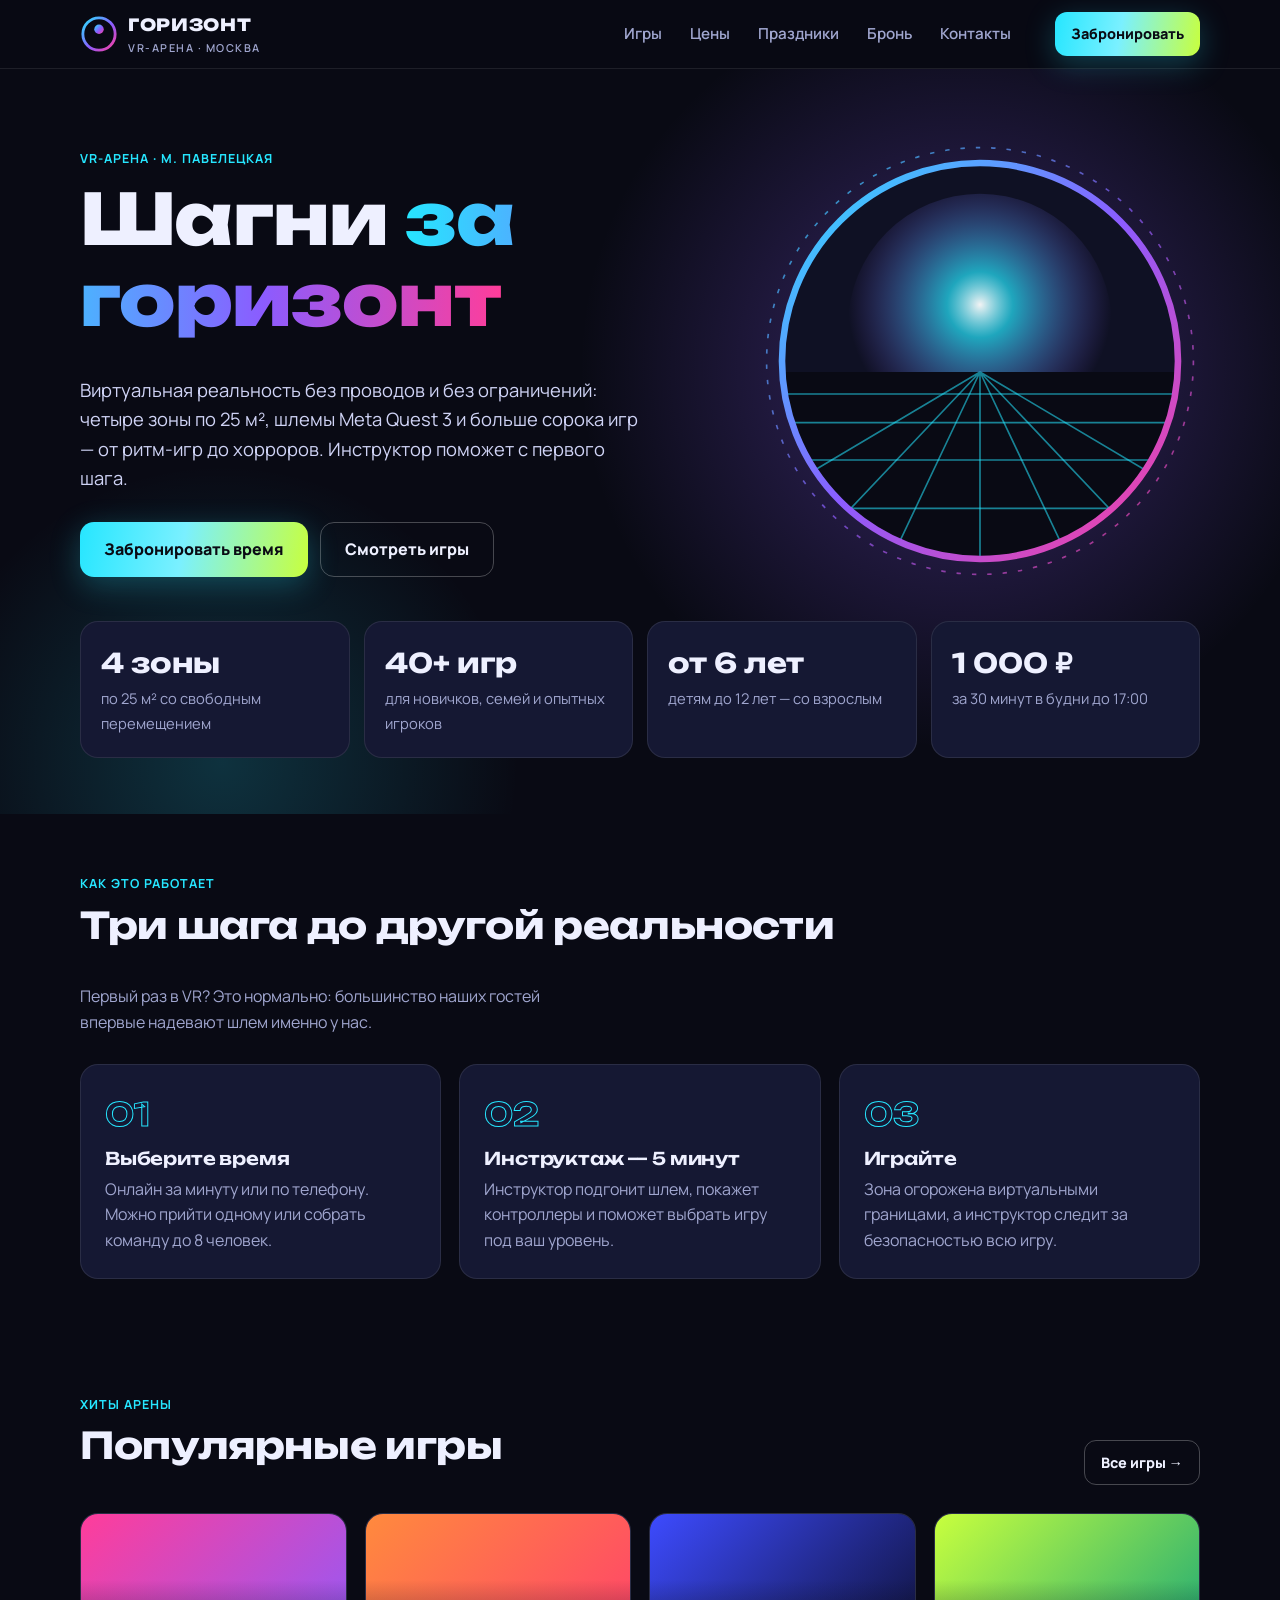
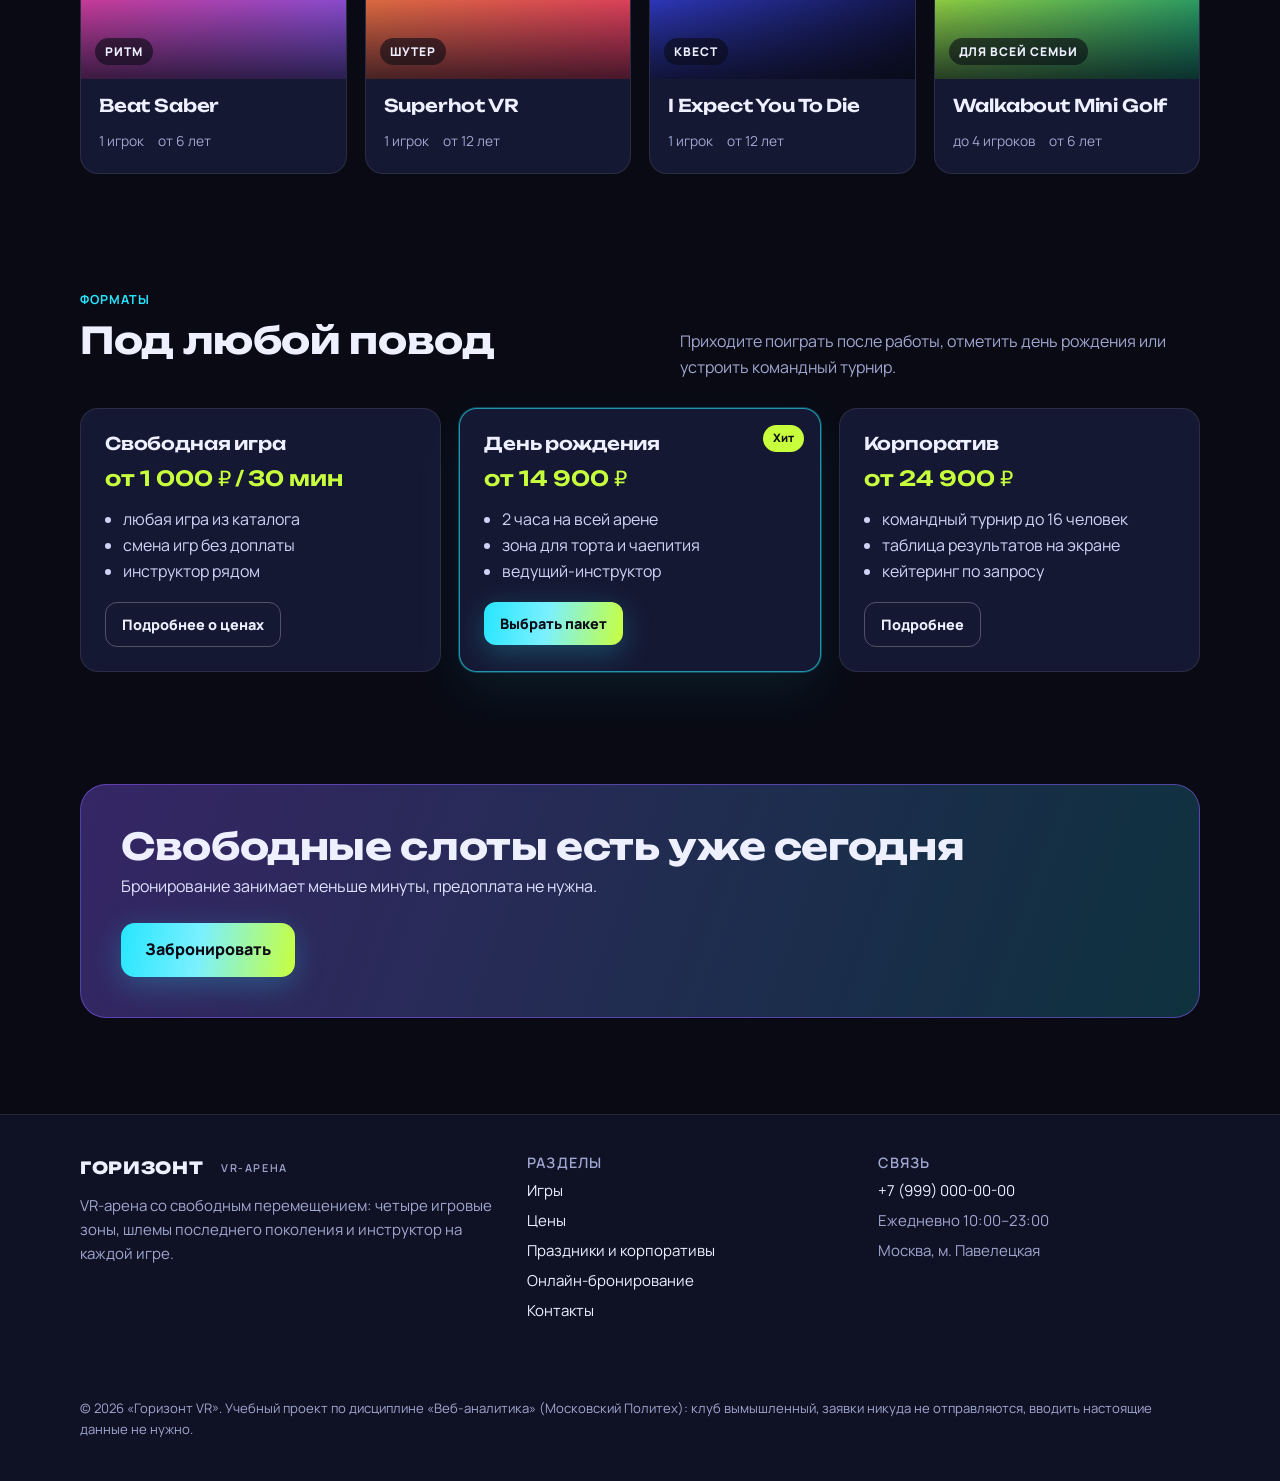
==== index.html @ 95dd2214 "Add files via upload" ====
<!doctype html>
<html lang="ru">
<head>
<meta charset="utf-8">
<!-- ===== СЧЁТЧИКИ (head) ===== -->
<!-- сюда вставится код Sber Ads (Топ-100) -->
<!-- сюда вставится код MyTracker (Top.Mail.Ru) -->
<!-- ===== /СЧЁТЧИКИ (head) ===== -->
<meta name="viewport" content="width=device-width, initial-scale=1">
<title>Горизонт VR — VR-арена в Москве со свободным перемещением</title>
<meta name="description" content="VR-арена «Горизонт» в Москве: 4 игровые зоны, более 40 игр, дни рождения и корпоративы. Онлайн-бронирование.">
<link rel="icon" href="assets/img/favicon.svg" type="image/svg+xml">
<link rel="stylesheet" href="assets/css/fonts.css">
<link rel="stylesheet" href="assets/css/style.css">
</head>
<body>
<header class="site-header" data-gorizont="шапка">
  <div class="wrap">
    <a class="logo" href="index.html" data-gorizont="логотип">
      <svg class="logo-mark" viewBox="0 0 40 40" aria-hidden="true"><defs><linearGradient id="lg" x1="0" y1="0" x2="1" y2="1"><stop offset="0" stop-color="#26e6ff"/><stop offset=".55" stop-color="#8b5cff"/><stop offset="1" stop-color="#ff3d9a"/></linearGradient></defs><circle cx="20" cy="20" r="17" fill="none" stroke="url(#lg)" stroke-width="3"/><path d="M3 22h34" stroke="url(#lg)" stroke-width="3" stroke-linecap="round"/><circle cx="20" cy="15" r="5" fill="url(#lg)"/></svg>
      <span>ГОРИЗОНТ<small>VR-АРЕНА · МОСКВА</small></span>
    </a>
    <button class="burger" aria-label="Меню" aria-expanded="false">☰</button>
    <nav class="nav" data-gorizont="меню">
      <a href="igry.html" data-gorizont="меню::игры">Игры</a>
      <a href="ceny.html" data-gorizont="меню::цены">Цены</a>
      <a href="prazdniki.html" data-gorizont="меню::праздники">Праздники</a>
      <a href="bron.html" data-gorizont="меню::бронь">Бронь</a>
      <a href="kontakty.html" data-gorizont="меню::контакты">Контакты</a>
    </nav>
    <a class="btn btn-sm header-cta" href="bron.html" data-goal="booking_click" data-goal-label="шапка" data-gorizont="меню::забронировать">Забронировать</a>
  </div>
</header>

<main>
<section class="hero" data-gorizont="главная::первый экран">
  <div class="wrap hero-grid">
    <div>
      <span class="tag">VR-арена · м. Павелецкая</span>
      <h1>Шагни <span>за горизонт</span></h1>
      <p class="lead">Виртуальная реальность без проводов и без ограничений: четыре зоны по 25 м², шлемы Meta Quest 3 и больше сорока игр — от ритм-игр до хорроров. Инструктор поможет с первого шага.</p>
      <div class="hero-actions">
        <a class="btn" href="bron.html" data-goal="booking_click" data-goal-label="главная, первый экран" data-gorizont="главная::первый экран::забронировать">Забронировать время</a>
        <a class="btn btn-ghost" href="igry.html" data-gorizont="главная::первый экран::игры">Смотреть игры</a>
      </div>
    </div>
    <svg class="hero-art" viewBox="0 0 400 400" aria-hidden="true">
      <defs>
        <linearGradient id="h1" x1="0" y1="0" x2="1" y2="1"><stop offset="0" stop-color="#26e6ff"/><stop offset=".5" stop-color="#8b5cff"/><stop offset="1" stop-color="#ff3d9a"/></linearGradient>
        <radialGradient id="h2" cx=".5" cy=".42" r=".5"><stop offset="0" stop-color="#ffffff" stop-opacity=".95"/><stop offset=".25" stop-color="#26e6ff" stop-opacity=".7"/><stop offset="1" stop-color="#8b5cff" stop-opacity="0"/></radialGradient>
        <clipPath id="hc"><circle cx="200" cy="200" r="180"/></clipPath>
      </defs>
      <circle cx="200" cy="200" r="180" fill="#0f1124"/>
      <g clip-path="url(#hc)">
        <circle cx="200" cy="168" r="120" fill="url(#h2)"/>
        <rect x="0" y="210" width="400" height="200" fill="#090a14"/>
        <g stroke="#26e6ff" stroke-opacity=".55" stroke-width="1.5">
          <path d="M0 230H400M0 256H400M0 290H400M0 334H400M0 392H400"/>
          <path d="M200 210L-120 400M200 210L20 400M200 210L110 400M200 210L200 400M200 210L290 400M200 210L380 400M200 210L520 400"/>
        </g>
      </g>
      <circle cx="200" cy="200" r="180" fill="none" stroke="url(#h1)" stroke-width="6"/>
      <circle cx="200" cy="200" r="194" fill="none" stroke="url(#h1)" stroke-width="1.5" stroke-dasharray="4 10" opacity=".7"/>
      <path d="M20 210H380" stroke="url(#h1)" stroke-width="4" stroke-linecap="round"/>
    </svg>
  </div>
  <div class="wrap">
    <div class="stats" data-gorizont="главная::факты">
      <div class="stat"><b>4 зоны</b><span>по 25 м² со свободным перемещением</span></div>
      <div class="stat"><b>40+ игр</b><span>для новичков, семей и опытных игроков</span></div>
      <div class="stat"><b>от 6 лет</b><span>детям до 12 лет — со взрослым</span></div>
      <div class="stat"><b>1 000 ₽</b><span>за 30 минут в будни до 17:00</span></div>
    </div>
  </div>
</section>

<section data-gorizont="главная::как это работает">
  <div class="wrap">
    <div class="section-head">
      <div><span class="tag">Как это работает</span><h2>Три шага до другой реальности</h2></div>
      <p>Первый раз в VR? Это нормально: большинство наших гостей впервые надевают шлем именно у нас.</p>
    </div>
    <div class="grid-3">
      <div class="card"><div class="step-num">01</div><h3>Выберите время</h3><p class="muted">Онлайн за минуту или по телефону. Можно прийти одному или собрать команду до 8 человек.</p></div>
      <div class="card"><div class="step-num">02</div><h3>Инструктаж — 5 минут</h3><p class="muted">Инструктор подгонит шлем, покажет контроллеры и поможет выбрать игру под ваш уровень.</p></div>
      <div class="card"><div class="step-num">03</div><h3>Играйте</h3><p class="muted">Зона огорожена виртуальными границами, а инструктор следит за безопасностью всю игру.</p></div>
    </div>
  </div>
</section>

<section data-gorizont="главная::популярные игры">
  <div class="wrap">
    <div class="section-head">
      <div><span class="tag">Хиты арены</span><h2>Популярные игры</h2></div>
      <a class="btn btn-ghost btn-sm" href="igry.html" data-gorizont="главная::популярные игры::все игры">Все игры →</a>
    </div>
    <div class="grid-4">
      <a class="card game" href="igry.html#ritm" data-gorizont="главная::популярные игры::Beat Saber">
        <div class="cover c1"><span class="genre">Ритм</span></div>
        <div class="body"><h3>Beat Saber</h3><div class="meta"><span>1 игрок</span><span>от 6 лет</span></div></div>
      </a>
      <a class="card game" href="igry.html#shutery" data-gorizont="главная::популярные игры::Superhot VR">
        <div class="cover c4"><span class="genre">Шутер</span></div>
        <div class="body"><h3>Superhot VR</h3><div class="meta"><span>1 игрок</span><span>от 12 лет</span></div></div>
      </a>
      <a class="card game" href="igry.html#kvesty" data-gorizont="главная::популярные игры::I Expect You To Die">
        <div class="cover c5"><span class="genre">Квест</span></div>
        <div class="body"><h3>I Expect You To Die</h3><div class="meta"><span>1 игрок</span><span>от 12 лет</span></div></div>
      </a>
      <a class="card game" href="igry.html#semya" data-gorizont="главная::популярные игры::Walkabout Mini Golf">
        <div class="cover c3"><span class="genre">Для всей семьи</span></div>
        <div class="body"><h3>Walkabout Mini Golf</h3><div class="meta"><span>до 4 игроков</span><span>от 6 лет</span></div></div>
      </a>
    </div>
  </div>
</section>

<section data-gorizont="главная::форматы">
  <div class="wrap">
    <div class="section-head">
      <div><span class="tag">Форматы</span><h2>Под любой повод</h2></div>
      <p>Приходите поиграть после работы, отметить день рождения или устроить командный турнир.</p>
    </div>
    <div class="grid-3">
      <div class="card format"><h3>Свободная игра</h3><div class="price">от 1 000 ₽ / 30 мин</div><ul><li>любая игра из каталога</li><li>смена игр без доплаты</li><li>инструктор рядом</li></ul><a class="btn btn-ghost btn-sm" href="ceny.html" data-gorizont="главная::форматы::свободная игра">Подробнее о ценах</a></div>
      <div class="card format featured"><span class="badge">Хит</span><h3>День рождения</h3><div class="price">от 14 900 ₽</div><ul><li>2 часа на всей арене</li><li>зона для торта и чаепития</li><li>ведущий-инструктор</li></ul><a class="btn btn-sm" href="prazdniki.html" data-gorizont="главная::форматы::день рождения">Выбрать пакет</a></div>
      <div class="card format"><h3>Корпоратив</h3><div class="price">от 24 900 ₽</div><ul><li>командный турнир до 16 человек</li><li>таблица результатов на экране</li><li>кейтеринг по запросу</li></ul><a class="btn btn-ghost btn-sm" href="prazdniki.html#korporativ" data-gorizont="главная::форматы::корпоратив">Подробнее</a></div>
    </div>
  </div>
</section>

<section>
  <div class="wrap">
    <div class="cta-band" data-gorizont="главная::баннер бронирования">
      <div><h2>Свободные слоты есть уже сегодня</h2><p>Бронирование занимает меньше минуты, предоплата не нужна.</p></div>
      <a class="btn" href="bron.html" data-goal="booking_click" data-goal-label="главная, баннер" data-gorizont="главная::баннер бронирования::забронировать">Забронировать</a>
    </div>
  </div>
</section>
</main>

<footer class="site-footer" data-gorizont="подвал">
  <div class="wrap">
    <div class="footer-grid">
      <div>
        <a class="logo" href="index.html">ГОРИЗОНТ<small style="margin-left:8px">VR-АРЕНА</small></a>
        <p class="muted" style="margin-top:12px">VR-арена со свободным перемещением: четыре игровые зоны, шлемы последнего поколения и инструктор на каждой игре.</p>
      </div>
      <div>
        <h3>Разделы</h3>
        <ul>
          <li><a href="igry.html">Игры</a></li>
          <li><a href="ceny.html">Цены</a></li>
          <li><a href="prazdniki.html">Праздники и корпоративы</a></li>
          <li><a href="bron.html">Онлайн-бронирование</a></li>
          <li><a href="kontakty.html">Контакты</a></li>
        </ul>
      </div>
      <div>
        <h3>Связь</h3>
        <ul>
          <li><a href="tel:+79990000000" data-goal="phone_click" data-goal-label="подвал" data-gorizont="подвал::телефон">+7 (999) 000-00-00</a></li>
          <li class="muted">Ежедневно 10:00–23:00</li>
          <li class="muted">Москва, м. Павелецкая</li>
        </ul>
      </div>
    </div>
    <!-- ===== СЧЁТЧИКИ (подвал) ===== -->
    <div class="counters" data-gorizont="подвал::счётчики">
<!-- сюда вставится кнопка LiveInternet 88x31 -->
<!-- сюда вставится виджет Топ-100 -->
<!-- сюда вставится логотип Top.Mail.Ru -->
    </div>
    <!-- ===== /СЧЁТЧИКИ (подвал) ===== -->
    <p class="disclaimer">© <span class="year">2026</span> «Горизонт VR». Учебный проект по дисциплине «Веб-аналитика» (Московский Политех): клуб вымышленный, заявки никуда не отправляются, вводить настоящие данные не нужно.</p>
  </div>
</footer>
<script></script>
<script src="assets/js/analytics.js"></script>
<script src="assets/js/main.js"></script>
</body>
</html>
---- assets/css/fonts.css ----
@font-face { font-family: "Manrope"; font-style: normal; font-weight: 400; font-display: swap; src: url(../fonts/manrope-cyrillic-400-normal.woff2) format("woff2"); unicode-range: U+0301, U+0400-045F, U+0490-0491, U+04B0-04B1, U+2116; }
@font-face { font-family: "Manrope"; font-style: normal; font-weight: 400; font-display: swap; src: url(../fonts/manrope-latin-400-normal.woff2) format("woff2"); unicode-range: U+0000-00FF, U+0131, U+0152-0153, U+02BB-02BC, U+02C6, U+02DA, U+02DC, U+0304, U+0308, U+0329, U+2000-206F, U+20AC, U+2122, U+2191, U+2193, U+2212, U+2215, U+FEFF, U+FFFD, U+20BD; }
@font-face { font-family: "Manrope"; font-style: normal; font-weight: 600; font-display: swap; src: url(../fonts/manrope-cyrillic-600-normal.woff2) format("woff2"); unicode-range: U+0301, U+0400-045F, U+0490-0491, U+04B0-04B1, U+2116; }
@font-face { font-family: "Manrope"; font-style: normal; font-weight: 600; font-display: swap; src: url(../fonts/manrope-latin-600-normal.woff2) format("woff2"); unicode-range: U+0000-00FF, U+0131, U+0152-0153, U+02BB-02BC, U+02C6, U+02DA, U+02DC, U+0304, U+0308, U+0329, U+2000-206F, U+20AC, U+2122, U+2191, U+2193, U+2212, U+2215, U+FEFF, U+FFFD, U+20BD; }
@font-face { font-family: "Manrope"; font-style: normal; font-weight: 700; font-display: swap; src: url(../fonts/manrope-cyrillic-700-normal.woff2) format("woff2"); unicode-range: U+0301, U+0400-045F, U+0490-0491, U+04B0-04B1, U+2116; }
@font-face { font-family: "Manrope"; font-style: normal; font-weight: 700; font-display: swap; src: url(../fonts/manrope-latin-700-normal.woff2) format("woff2"); unicode-range: U+0000-00FF, U+0131, U+0152-0153, U+02BB-02BC, U+02C6, U+02DA, U+02DC, U+0304, U+0308, U+0329, U+2000-206F, U+20AC, U+2122, U+2191, U+2193, U+2212, U+2215, U+FEFF, U+FFFD, U+20BD; }
@font-face { font-family: "Manrope"; font-style: normal; font-weight: 800; font-display: swap; src: url(../fonts/manrope-cyrillic-800-normal.woff2) format("woff2"); unicode-range: U+0301, U+0400-045F, U+0490-0491, U+04B0-04B1, U+2116; }
@font-face { font-family: "Manrope"; font-style: normal; font-weight: 800; font-display: swap; src: url(../fonts/manrope-latin-800-normal.woff2) format("woff2"); unicode-range: U+0000-00FF, U+0131, U+0152-0153, U+02BB-02BC, U+02C6, U+02DA, U+02DC, U+0304, U+0308, U+0329, U+2000-206F, U+20AC, U+2122, U+2191, U+2193, U+2212, U+2215, U+FEFF, U+FFFD, U+20BD; }
@font-face { font-family: "Unbounded"; font-style: normal; font-weight: 600; font-display: swap; src: url(../fonts/unbounded-cyrillic-600-normal.woff2) format("woff2"); unicode-range: U+0301, U+0400-045F, U+0490-0491, U+04B0-04B1, U+2116; }
@font-face { font-family: "Unbounded"; font-style: normal; font-weight: 600; font-display: swap; src: url(../fonts/unbounded-latin-600-normal.woff2) format("woff2"); unicode-range: U+0000-00FF, U+0131, U+0152-0153, U+02BB-02BC, U+02C6, U+02DA, U+02DC, U+0304, U+0308, U+0329, U+2000-206F, U+20AC, U+2122, U+2191, U+2193, U+2212, U+2215, U+FEFF, U+FFFD, U+20BD; }
@font-face { font-family: "Unbounded"; font-style: normal; font-weight: 700; font-display: swap; src: url(../fonts/unbounded-cyrillic-700-normal.woff2) format("woff2"); unicode-range: U+0301, U+0400-045F, U+0490-0491, U+04B0-04B1, U+2116; }
@font-face { font-family: "Unbounded"; font-style: normal; font-weight: 700; font-display: swap; src: url(../fonts/unbounded-latin-700-normal.woff2) format("woff2"); unicode-range: U+0000-00FF, U+0131, U+0152-0153, U+02BB-02BC, U+02C6, U+02DA, U+02DC, U+0304, U+0308, U+0329, U+2000-206F, U+20AC, U+2122, U+2191, U+2193, U+2212, U+2215, U+FEFF, U+FFFD, U+20BD; }
@font-face { font-family: "Unbounded"; font-style: normal; font-weight: 800; font-display: swap; src: url(../fonts/unbounded-cyrillic-800-normal.woff2) format("woff2"); unicode-range: U+0301, U+0400-045F, U+0490-0491, U+04B0-04B1, U+2116; }
@font-face { font-family: "Unbounded"; font-style: normal; font-weight: 800; font-display: swap; src: url(../fonts/unbounded-latin-800-normal.woff2) format("woff2"); unicode-range: U+0000-00FF, U+0131, U+0152-0153, U+02BB-02BC, U+02C6, U+02DA, U+02DC, U+0304, U+0308, U+0329, U+2000-206F, U+20AC, U+2122, U+2191, U+2193, U+2212, U+2215, U+FEFF, U+FFFD, U+20BD; }
---- assets/css/style.css ----
:root {
  --bg: #090a14;
  --bg-2: #0f1124;
  --surface: #151833;
  --surface-2: #1c2045;
  --line: rgba(255, 255, 255, 0.09);
  --text: #eef0ff;
  --muted: #a0a6cf;
  --cyan: #26e6ff;
  --pink: #ff3d9a;
  --violet: #8b5cff;
  --lime: #c8ff3d;
  --radius: 18px;
  --wrap: 1160px;
  --head: "Unbounded", "Arial Black", sans-serif;
  --body: "Manrope", "Segoe UI", Roboto, Arial, sans-serif;
}

* { box-sizing: border-box; }
html { scroll-behavior: smooth; }
body {
  margin: 0;
  background: var(--bg);
  color: var(--text);
  font-family: var(--body);
  font-size: 16px;
  line-height: 1.6;
  -webkit-font-smoothing: antialiased;
}
img, svg { max-width: 100%; display: block; }
a { color: var(--cyan); text-decoration: none; }
a:hover { text-decoration: underline; }
h1, h2, h3 { font-family: var(--head); line-height: 1.15; margin: 0 0 .5em; letter-spacing: -0.01em; }
h1 { font-size: clamp(2.2rem, 6vw, 4.4rem); font-weight: 800; }
h2 { font-size: clamp(1.5rem, 3.2vw, 2.3rem); font-weight: 700; }
h3 { font-size: 1.1rem; font-weight: 600; }
p { margin: 0 0 1em; }
.wrap { width: 100%; max-width: var(--wrap); margin: 0 auto; padding: 0 20px; }
.muted { color: var(--muted); }
.tag { display: inline-block; font-size: .78rem; font-weight: 700; letter-spacing: .08em; text-transform: uppercase; color: var(--cyan); margin-bottom: .8em; }

/* ---------- header ---------- */
.site-header {
  position: sticky; top: 0; z-index: 50;
  background: rgba(9, 10, 20, 0.86);
  backdrop-filter: blur(12px);
  border-bottom: 1px solid var(--line);
}
.site-header .wrap { display: flex; align-items: center; gap: 24px; height: 68px; }
.logo { display: flex; align-items: center; gap: 10px; color: var(--text); font-family: var(--head); font-weight: 800; font-size: 1.05rem; letter-spacing: .04em; }
.logo:hover { text-decoration: none; }
.logo small { display: block; font-family: var(--body); font-weight: 600; font-size: .68rem; letter-spacing: .14em; color: var(--muted); }
.logo-mark { width: 38px; height: 38px; flex: none; }
.nav { display: flex; gap: 4px; margin-left: auto; }
.nav a { color: var(--muted); font-weight: 600; font-size: .95rem; padding: 8px 12px; border-radius: 10px; }
.nav a:hover { color: var(--text); background: var(--surface); text-decoration: none; }
.nav a.active { color: var(--text); background: var(--surface-2); }
.header-cta { margin-left: 8px; }
.burger { display: none; margin-left: auto; background: var(--surface); border: 1px solid var(--line); color: var(--text); border-radius: 10px; width: 44px; height: 44px; font-size: 1.3rem; cursor: pointer; }

/* ---------- buttons ---------- */
.btn {
  display: inline-flex; align-items: center; justify-content: center; gap: 8px;
  padding: 14px 24px; border-radius: 14px; border: 0; cursor: pointer;
  font-family: var(--body); font-weight: 800; font-size: 1rem; color: #0a0b14;
  background: linear-gradient(100deg, var(--cyan), #7af0ff 45%, var(--lime));
  box-shadow: 0 8px 30px rgba(38, 230, 255, .25);
  transition: transform .15s ease, box-shadow .15s ease;
}
.btn:hover { transform: translateY(-2px); box-shadow: 0 12px 36px rgba(38, 230, 255, .35); text-decoration: none; }
.btn-ghost { background: transparent; color: var(--text); border: 1px solid rgba(255,255,255,.25); box-shadow: none; }
.btn-ghost:hover { background: var(--surface); box-shadow: none; }
.btn-sm { padding: 10px 16px; font-size: .9rem; border-radius: 12px; }

/* ---------- hero ---------- */
.hero { position: relative; overflow: hidden; padding: 72px 0 56px; }
.hero::before {
  content: ""; position: absolute; inset: -20% -10% auto auto; width: 70vw; height: 70vw; max-width: 900px; max-height: 900px;
  background: radial-gradient(circle at center, rgba(139, 92, 255, .35), transparent 60%);
  pointer-events: none;
}
.hero::after {
  content: ""; position: absolute; left: -10%; bottom: -40%; width: 60vw; height: 60vw; max-width: 700px; max-height: 700px;
  background: radial-gradient(circle at center, rgba(38, 230, 255, .18), transparent 60%);
  pointer-events: none;
}
.hero .wrap { position: relative; z-index: 1; }
.hero .hero-grid { display: grid; grid-template-columns: 1.15fr .85fr; gap: 40px; align-items: center; }
.hero h1 span { background: linear-gradient(90deg, var(--cyan), var(--violet) 55%, var(--pink)); -webkit-background-clip: text; background-clip: text; color: transparent; }
.hero p.lead { font-size: 1.15rem; color: #cfd3f5; max-width: 560px; }
.hero-actions { display: flex; flex-wrap: wrap; gap: 12px; margin-top: 28px; }
.hero-art { aspect-ratio: 1; width: 100%; max-width: 440px; justify-self: end; }

.page-hero { padding: 56px 0 24px; position: relative; overflow: hidden; }
.page-hero::before {
  content: ""; position: absolute; right: -10%; top: -60%; width: 600px; height: 600px;
  background: radial-gradient(circle, rgba(139, 92, 255, .28), transparent 60%); pointer-events: none;
}
.page-hero .wrap { position: relative; }
.page-hero p { max-width: 680px; color: #cfd3f5; font-size: 1.08rem; }

/* ---------- stats ---------- */
.stats { display: grid; grid-template-columns: repeat(4, 1fr); gap: 14px; margin-top: 40px; }
.stat { background: var(--surface); border: 1px solid var(--line); border-radius: var(--radius); padding: 20px; }
.stat b { display: block; font-family: var(--head); font-size: 1.7rem; color: var(--text); }
.stat span { color: var(--muted); font-size: .92rem; }

/* ---------- sections ---------- */
section { padding: 56px 0; }
.section-head { display: flex; justify-content: space-between; align-items: end; gap: 20px; margin-bottom: 28px; flex-wrap: wrap; }
.section-head p { margin: 0; max-width: 520px; color: var(--muted); }
.grid-3 { display: grid; grid-template-columns: repeat(3, 1fr); gap: 18px; }
.grid-4 { display: grid; grid-template-columns: repeat(4, 1fr); gap: 18px; }
.card { background: var(--surface); border: 1px solid var(--line); border-radius: var(--radius); padding: 24px; }
.card p:last-child { margin-bottom: 0; }
.step-num { font-family: var(--head); font-size: 2rem; color: transparent; -webkit-text-stroke: 1px var(--cyan); margin-bottom: 8px; }

/* game cards */
.game { padding: 0; overflow: hidden; display: flex; flex-direction: column; color: var(--text); }
a.game:hover { text-decoration: none; border-color: rgba(38,230,255,.5); }
.game .cover { aspect-ratio: 16 / 10; position: relative; display: flex; align-items: flex-end; padding: 14px; }
.game .cover::after { content: ""; position: absolute; inset: 0; background: linear-gradient(180deg, transparent 40%, rgba(9,10,20,.75)); }
.game .cover .genre { position: relative; z-index: 1; font-size: .75rem; font-weight: 800; letter-spacing: .08em; text-transform: uppercase; background: rgba(9,10,20,.6); padding: 4px 10px; border-radius: 999px; }
.game .body { padding: 16px 18px 20px; display: flex; flex-direction: column; gap: 6px; flex: 1; }
.game .meta { display: flex; flex-wrap: wrap; gap: 6px 14px; font-size: .86rem; color: var(--muted); }
.c1 { background: linear-gradient(135deg, #ff3d9a, #8b5cff); }
.c2 { background: linear-gradient(135deg, #26e6ff, #1b3fff); }
.c3 { background: linear-gradient(135deg, #c8ff3d, #12a37a); }
.c4 { background: linear-gradient(135deg, #ff8a3d, #ff3d6e); }
.c5 { background: linear-gradient(135deg, #3d4bff, #0b0d2a); }
.c6 { background: linear-gradient(135deg, #8b5cff, #26e6ff); }
.cover .glyph { position: absolute; right: 14px; top: 12px; width: 64px; height: 64px; opacity: .85; z-index: 1; }

/* filters */
.filters { display: flex; flex-wrap: wrap; gap: 8px; margin-bottom: 26px; }
.chip { padding: 9px 16px; border-radius: 999px; background: var(--surface); border: 1px solid var(--line); color: var(--muted); font-weight: 700; font-size: .92rem; }
.chip:hover { color: var(--text); text-decoration: none; }
.chip.active { background: var(--text); color: var(--bg); border-color: var(--text); }
.game.hidden { display: none; }
.empty-note { color: var(--muted); display: none; }

/* formats */
.format { position: relative; overflow: hidden; }
.format .price { font-family: var(--head); font-size: 1.3rem; color: var(--lime); margin: 8px 0 12px; }
.format ul { padding-left: 18px; margin: 0 0 18px; color: #cfd3f5; }
.format.featured { border-color: rgba(38,230,255,.6); box-shadow: 0 0 0 1px rgba(38,230,255,.25), 0 20px 50px rgba(38,230,255,.08); }
.badge { position: absolute; top: 16px; right: 16px; font-size: .72rem; font-weight: 800; color: #0a0b14; background: var(--lime); padding: 4px 10px; border-radius: 999px; }

/* price table */
.table-wrap { overflow-x: auto; border-radius: var(--radius); border: 1px solid var(--line); }
table { width: 100%; border-collapse: collapse; min-width: 520px; background: var(--surface); }
th, td { text-align: left; padding: 16px 18px; border-bottom: 1px solid var(--line); }
th { font-size: .85rem; text-transform: uppercase; letter-spacing: .06em; color: var(--muted); background: var(--bg-2); }
tr:last-child td { border-bottom: 0; }
td b { font-family: var(--head); font-weight: 600; }

/* calculator & forms */
.calc, .form-card { background: var(--surface); border: 1px solid var(--line); border-radius: 22px; padding: 28px; }
.form-grid { display: grid; grid-template-columns: 1fr 1fr; gap: 16px; }
.form-grid .full { grid-column: 1 / -1; }
label { display: block; font-weight: 700; font-size: .9rem; margin-bottom: 6px; }
input, select, textarea {
  width: 100%; padding: 13px 14px; border-radius: 12px; border: 1px solid rgba(255,255,255,.14);
  background: var(--bg-2); color: var(--text); font-family: var(--body); font-size: 1rem;
}
input:focus, select:focus, textarea:focus { outline: 2px solid var(--cyan); outline-offset: 1px; border-color: transparent; }
textarea { min-height: 96px; resize: vertical; }
.hint { font-size: .84rem; color: var(--muted); margin-top: 6px; }
.calc-result { margin-top: 20px; padding: 18px 20px; border-radius: 14px; background: var(--bg-2); border: 1px dashed rgba(200,255,61,.5); display: none; }
.calc-result b { font-family: var(--head); font-size: 1.6rem; color: var(--lime); }
.slots { display: grid; grid-template-columns: repeat(auto-fill, minmax(84px, 1fr)); gap: 8px; }
.slot { padding: 10px 0; border-radius: 10px; border: 1px solid var(--line); background: var(--bg-2); color: var(--text); font-weight: 700; cursor: pointer; font-family: var(--body); font-size: .95rem; }
.slot:hover { border-color: var(--cyan); }
.slot.selected { background: var(--cyan); color: #0a0b14; border-color: var(--cyan); }
.slot:disabled { opacity: .35; cursor: not-allowed; text-decoration: line-through; }
.success { display: none; text-align: center; padding: 36px 20px; }
.success .ok { width: 72px; height: 72px; margin: 0 auto 16px; }
.success.show { display: block; }

/* faq */
details { background: var(--surface); border: 1px solid var(--line); border-radius: 14px; padding: 16px 20px; margin-bottom: 10px; }
summary { cursor: pointer; font-weight: 700; list-style: none; display: flex; justify-content: space-between; gap: 16px; }
summary::-webkit-details-marker { display: none; }
summary::after { content: "+"; font-family: var(--head); color: var(--cyan); }
details[open] summary::after { content: "−"; }
details p { margin: 12px 0 0; color: #cfd3f5; }

/* contacts */
.contact-list { list-style: none; padding: 0; margin: 0; display: grid; gap: 16px; }
.contact-list li { display: grid; grid-template-columns: 40px 1fr; gap: 14px; align-items: start; }
.contact-list .ico { width: 40px; height: 40px; border-radius: 12px; background: var(--surface-2); display: grid; place-items: center; color: var(--cyan); }
.contact-list b { display: block; }
.map { border-radius: 22px; overflow: hidden; border: 1px solid var(--line); background: var(--bg-2); }

.split { display: grid; grid-template-columns: 1fr 1.4fr; gap: 18px; align-items: start; }
@media (max-width: 860px) { .split { grid-template-columns: 1fr; } }

/* cta band */
.cta-band { background: linear-gradient(110deg, rgba(139,92,255,.35), rgba(38,230,255,.18)); border: 1px solid rgba(139,92,255,.5); border-radius: 26px; padding: 40px; display: flex; align-items: center; justify-content: space-between; gap: 24px; flex-wrap: wrap; }
.cta-band h2 { margin: 0 0 6px; }
.cta-band p { margin: 0; color: #dfe2ff; }

/* footer */
.site-footer { border-top: 1px solid var(--line); background: var(--bg-2); padding: 40px 0 28px; margin-top: 40px; font-size: .94rem; }
.footer-grid { display: grid; grid-template-columns: 1.3fr 1fr 1fr; gap: 28px; }
.footer-grid h3 { font-size: .9rem; color: var(--muted); font-family: var(--body); text-transform: uppercase; letter-spacing: .08em; }
.footer-grid ul { list-style: none; padding: 0; margin: 0; display: grid; gap: 6px; }
.footer-grid a { color: var(--text); }
.counters { display: flex; flex-wrap: wrap; align-items: center; gap: 10px; margin-top: 26px; min-height: 31px; }
.counters img { display: inline-block; }
.disclaimer { margin-top: 18px; font-size: .82rem; color: var(--muted); }

/* responsive */
@media (max-width: 980px) {
  .hero .hero-grid { grid-template-columns: 1fr; }
  .hero-art { max-width: 300px; justify-self: start; order: -1; }
  .grid-4 { grid-template-columns: repeat(2, 1fr); }
  .stats { grid-template-columns: repeat(2, 1fr); }
  .footer-grid { grid-template-columns: 1fr 1fr; }
}
@media (max-width: 860px) {
  .burger { display: block; }
  .nav { display: none; position: absolute; top: 68px; left: 0; right: 0; flex-direction: column; background: var(--bg); border-bottom: 1px solid var(--line); padding: 12px 20px 20px; }
  .nav.open { display: flex; }
  .nav a { padding: 12px; font-size: 1.05rem; }
  .header-cta { display: none; }
  .grid-3 { grid-template-columns: 1fr; }
}
@media (max-width: 600px) {
  .wrap { padding: 0 16px; }
  section { padding: 40px 0; }
  .hero { padding: 40px 0 32px; }
  .hero-art { max-width: 200px; }
  .grid-4 { grid-template-columns: 1fr; }
  .game .cover { aspect-ratio: 16 / 7; }
  .form-grid { grid-template-columns: 1fr; }
  .footer-grid { grid-template-columns: 1fr; }
  .cta-band { padding: 28px 22px; }
  .calc, .form-card { padding: 20px; }
  .btn { width: 100%; }
  .hero-actions .btn, .cta-band .btn { width: 100%; }
}
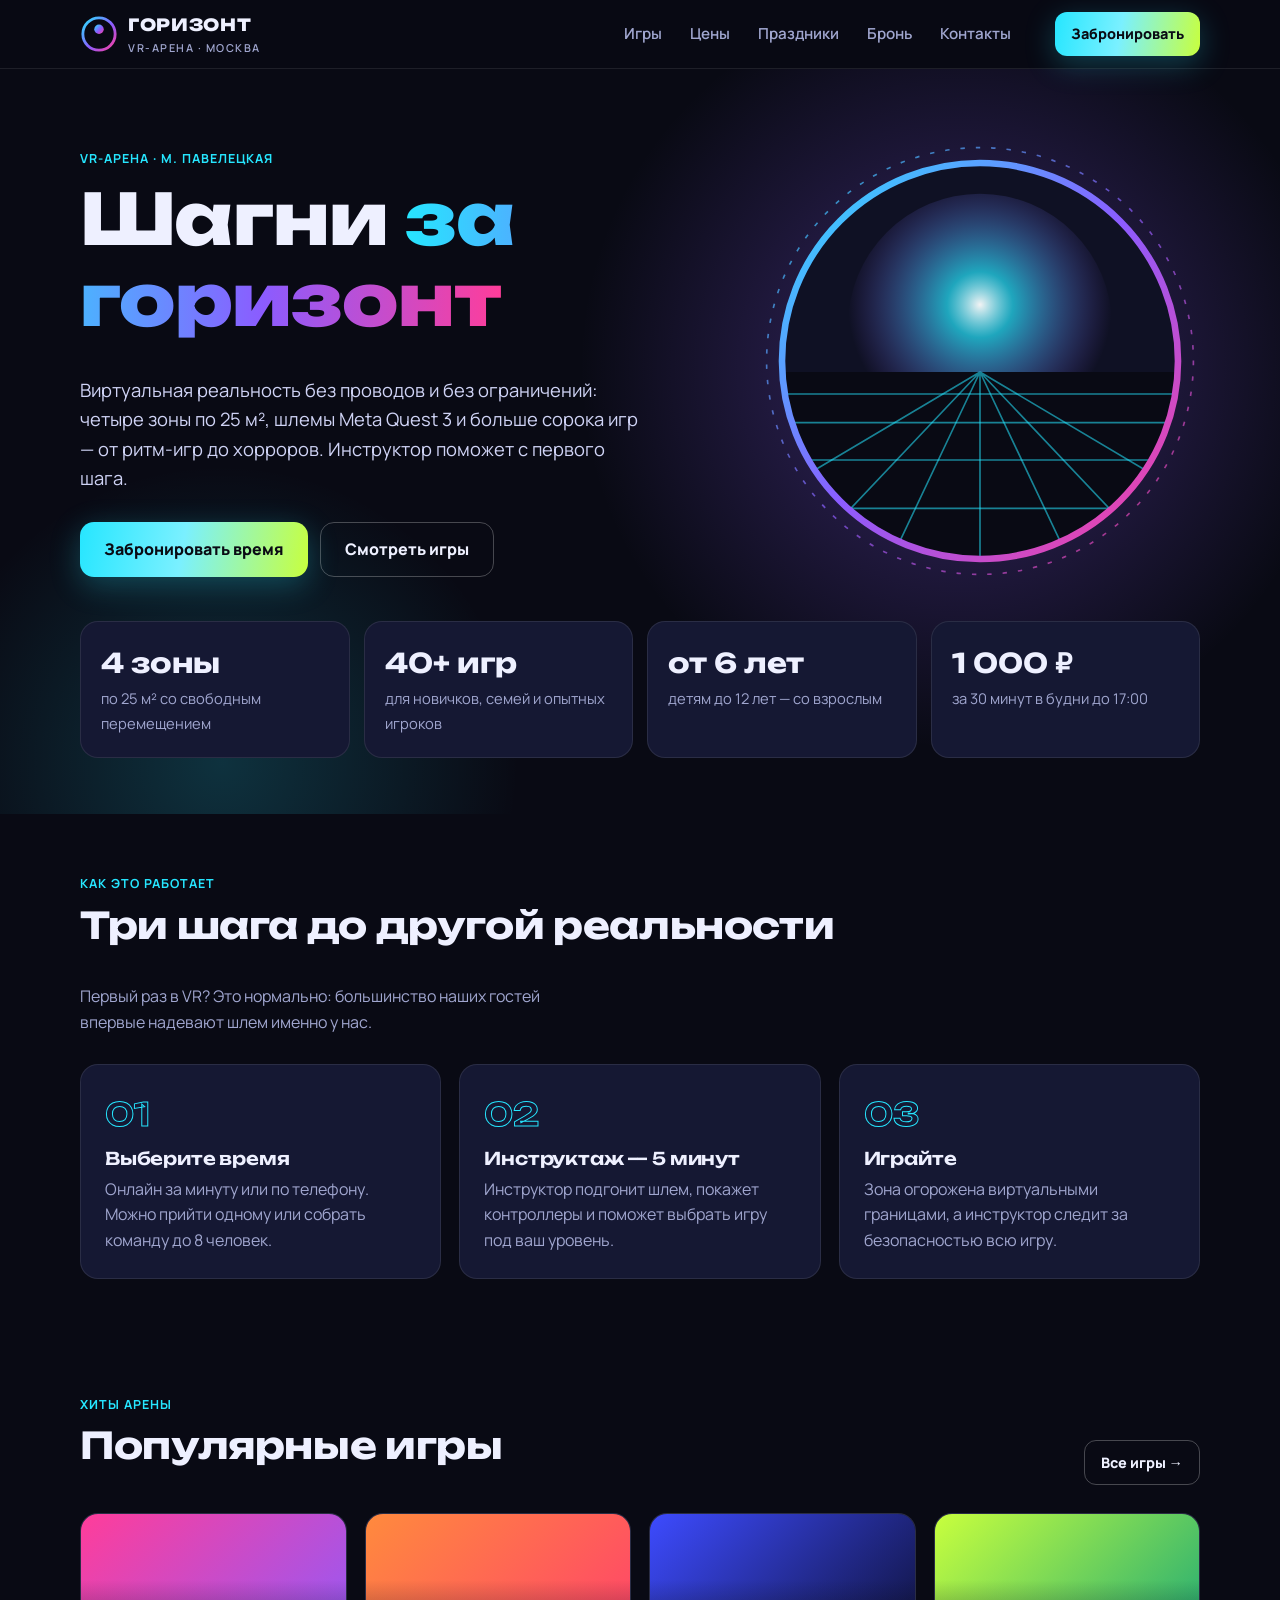
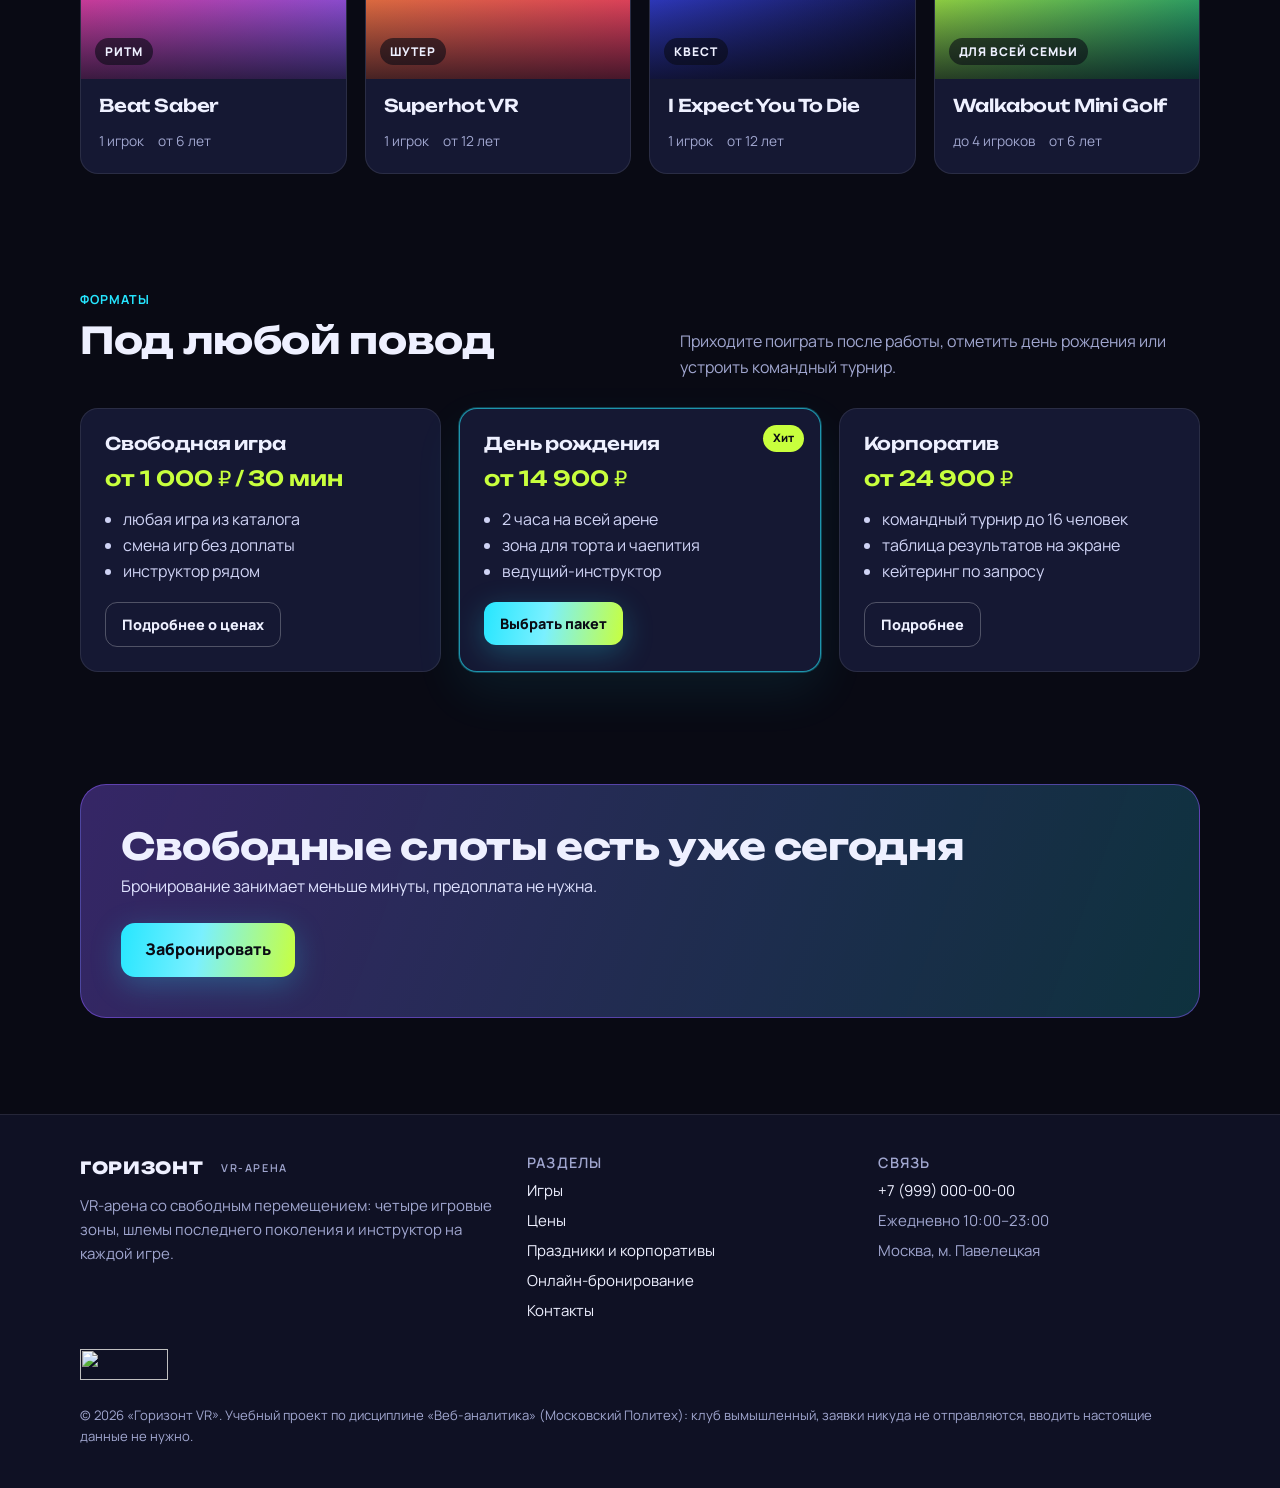
==== commit ba1c18c5: "Add files via upload" ====
--- a/index.html
+++ b/index.html
@@ -2,10 +2,6 @@
 <html lang="ru">
 <head>
 <meta charset="utf-8">
-<!-- ===== СЧЁТЧИКИ (head) ===== -->
-<!-- сюда вставится код Sber Ads (Топ-100) -->
-<!-- сюда вставится код MyTracker (Top.Mail.Ru) -->
-<!-- ===== /СЧЁТЧИКИ (head) ===== -->
 <meta name="viewport" content="width=device-width, initial-scale=1">
 <title>Горизонт VR — VR-арена в Москве со свободным перемещением</title>
 <meta name="description" content="VR-арена «Горизонт» в Москве: 4 игровые зоны, более 40 игр, дни рождения и корпоративы. Онлайн-бронирование.">
@@ -14,6 +10,54 @@
 <link rel="stylesheet" href="assets/css/style.css">
 </head>
 <body>
+<!-- ===== СЧЁТЧИКИ (в начале страницы) ===== -->
+<!-- Top100 (Kraken) Counter -->
+<script>
+    (function (w, d, c) {
+    (w[c] = w[c] || []).push(function() {
+        var options = {
+            project: 7753194,
+            attributes_dataset: [ "gorizont" ],
+            trackHashes: true,
+            user_id: null,
+        };
+        try {
+            w.top100Counter = new top100(options);
+        } catch(e) { }
+    });
+    var n = d.getElementsByTagName("script")[0],
+    s = d.createElement("script"),
+    f = function () { n.parentNode.insertBefore(s, n); };
+    s.type = "text/javascript";
+    s.async = true;
+    s.src =
+    (d.location.protocol == "https:" ? "https:" : "http:") +
+    "//st.top100.ru/top100/top100.js";
+
+    if (w.opera == "[object Opera]") {
+    d.addEventListener("DOMContentLoaded", f, false);
+} else { f(); }
+})(window, document, "_top100q");
+</script>
+<noscript>
+  <img src="//counter.rambler.ru/top100.cnt?pid=7753194" alt="Топ-100" />
+</noscript>
+<!-- END Top100 (Kraken) Counter -->
+<!-- Top.Mail.Ru counter -->
+<script type="text/javascript">
+var _tmr = window._tmr || (window._tmr = []);
+_tmr.push({id: "3807401", type: "pageView", start: (new Date()).getTime()});
+(function (d, w, id) {
+  if (d.getElementById(id)) return;
+  var ts = d.createElement("script"); ts.type = "text/javascript"; ts.async = true; ts.id = id;
+  ts.src = "https://top-fwz1.mail.ru/js/code.js";
+  var f = function () {var s = d.getElementsByTagName("script")[0]; s.parentNode.insertBefore(ts, s);};
+  if (w.opera == "[object Opera]") { d.addEventListener("DOMContentLoaded", f, false); } else { f(); }
+})(document, window, "tmr-code");
+</script>
+<noscript><div><img src="https://top-fwz1.mail.ru/counter?id=3807401;js=na" style="position:absolute;left:-9999px;" alt="Top.Mail.Ru" /></div></noscript>
+<!-- /Top.Mail.Ru counter -->
+<!-- ===== /СЧЁТЧИКИ ===== -->
 <header class="site-header" data-gorizont="шапка">
   <div class="wrap">
     <a class="logo" href="index.html" data-gorizont="логотип">
@@ -167,15 +211,24 @@
     </div>
     <!-- ===== СЧЁТЧИКИ (подвал) ===== -->
     <div class="counters" data-gorizont="подвал::счётчики">
-<!-- сюда вставится кнопка LiveInternet 88x31 -->
-<!-- сюда вставится виджет Топ-100 -->
+<!--LiveInternet counter--><a href="https://www.liveinternet.ru/click"
+target="_blank"><img id="licntB29F" width="88" height="31" style="border:0" 
+title="LiveInternet: показано число просмотров и посетителей за 24 часа"
+src="[data-uri]"
+alt=""/></a><script>(function(d,s){d.getElementById("licntB29F").src=
+"https://counter.yadro.ru/hit?t52.1;r"+escape(d.referrer)+
+((typeof(s)=="undefined")?"":";s"+s.width+"*"+s.height+"*"+
+(s.colorDepth?s.colorDepth:s.pixelDepth))+";u"+escape(d.URL)+
+";h"+escape(d.title.substring(0,150))+";"+Math.random()})
+(document,screen)</script><!--/LiveInternet-->
+<span id="top100_widget"></span>
 <!-- сюда вставится логотип Top.Mail.Ru -->
     </div>
     <!-- ===== /СЧЁТЧИКИ (подвал) ===== -->
     <p class="disclaimer">© <span class="year">2026</span> «Горизонт VR». Учебный проект по дисциплине «Веб-аналитика» (Московский Политех): клуб вымышленный, заявки никуда не отправляются, вводить настоящие данные не нужно.</p>
   </div>
 </footer>
-<script></script>
+<script>window.MYTRACKER_ID="3807401";</script>
 <script src="assets/js/analytics.js"></script>
 <script src="assets/js/main.js"></script>
 </body>
